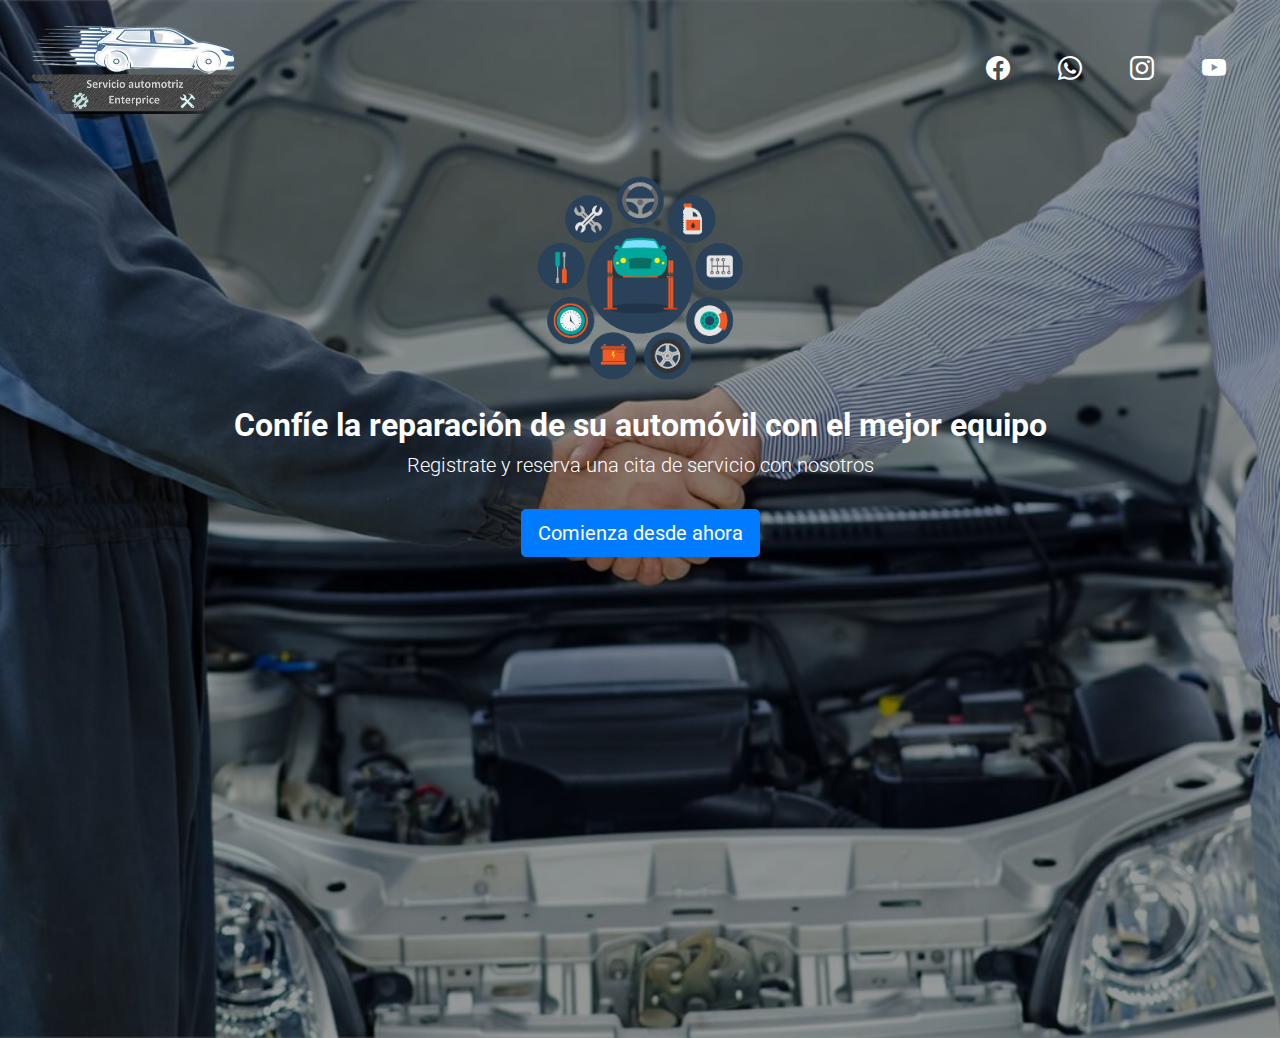
==== index.html @ 619171d1 "Commit inicial" ====
<!DOCTYPE html>

<!-- Creación de una Landing Page o página de aterrizaje para el taller de servicio automotriz con conexión a una 
     base de datos para almacenar los datos del formulario ingresados por el usuario -->

<html lang="es">
    <head>
        <title>Taller Enterprise</title>
        <meta charset="UTF-8">
        <meta http-equiv="X-UA-Compatible" content="IE=edge">
        <meta name="viewport" content="width=device-width, initial-scale=1.0">        
        <link rel="shortcut icon" type="image/x-icon" href="imagenes/iconotools.png"/>
                
        <!-- Utilizando google fonts -->
        <link href="https://fonts.googleapis.com/css2?family=Montserrat+Alternates:wght@300;400&display=swap" rel="stylesheet">        
        <link href="https://fonts.googleapis.com/css2?family=Roboto:wght@300;400;500;700&display=swap" rel="stylesheet">

        <!-- Utilizando Bootstrap 4 -->
        <link rel="stylesheet" href="https://cdn.jsdelivr.net/npm/bootstrap@4.6.2/dist/css/bootstrap.min.css">
        
        <!-- Utilizando iconos -->
        <link rel="stylesheet" href="https://cdn.jsdelivr.net/npm/bootstrap-icons@1.8.3/font/bootstrap-icons.css">
        <link rel="stylesheet" href="https://cdnjs.cloudflare.com/ajax/libs/font-awesome/6.5.1/css/all.min.css"/> 
        
        <!-- Archivos css -->
        <link href="css/index.css" rel="stylesheet" type="text/css"/>                     
    </head>
    <body>
        <main>            
            <div class="container-fluid imgFondo">
                <div class="row" style="background-color: rgba(0, 0, 0, 0.4);">                    
                    <div class="col-12 d-flex flex-row justify-content-between align-items-center py-4">
                        <div class="col-6 col-sm-6 col-md-6 col-lg-6 col-xl-6 d-flex flex-row justify-content-start">
                            <img src="imagenes/LogoTaller.png" class="img-fluid w-75" alt=""/>
                        </div>  
                        <div class="col-6 col-sm-6 col-md-6 col-lg-6 col-xl-6 d-flex flex-row justify-content-end">
                            <a href="https://www.facebook.com/" target="_blank"><i class="bi bi-facebook text-white mx-4"></i></a>                                                
                            <a href="https://web.whatsapp.com/" target="_blank"><i class="bi bi-whatsapp text-white mx-4"></i></a>
                            <a href="http://instagram.com/" target="_blank"><i class="bi bi-instagram text-white mx-4"></i></a>
                            <a href="http://www.youtube.com/" target="_blank"><i class="bi bi-youtube text-white mx-4"></i></a>
                        </div>                        
                    </div>
                </div>
                <div class="row colorFondo justify-content-center py-4">
                    <div class="text-center">
                        <img src="imagenes/imgServTaller_2.png" class="img-fluid w-50" alt=""/>
                        <h1 class="mb-0 titulo text-white font-weight-bold pb-2">Confíe la reparación de su automóvil con el mejor equipo</h1>
                        <h3 class="mb-0 subtitulo text-white pb-2">Registrate y reserva una cita de servicio con nosotros</h3>
                        <div class="pt-4">
                            <a class="btn btn-primary btn-lg" href="contacto.html" role="button">Comienza desde ahora</a>
                        </div>                             
                    </div>
                </div>
            </div>                                             
        </main>
        
        <!-- Archivos JavaScript utilizados por Bootstrap -->
        <script src="https://cdn.jsdelivr.net/npm/jquery@3.5.1/dist/jquery.slim.min.js"></script>
        <script src="https://cdn.jsdelivr.net/npm/popper.js@1.16.1/dist/umd/popper.min.js"></script>
        <script src="https://cdn.jsdelivr.net/npm/bootstrap@4.6.2/dist/js/bootstrap.min.js"></script>
    </body>
</html>
---- css/index.css ----
/*
To change this license header, choose License Headers in Project Properties.
To change this template file, choose Tools | Templates
and open the template in the editor.
*/
/* 
    Created on : 26/02/2024, 02:21:38 PM
    Author     : pcgc7
*/

body {
    font-family: "Roboto", sans-serif;
}
.imgFondo {
    background-image: url('../imagenes/imgTaller_3.jpg');    
    background-size: cover;
    background-repeat: no-repeat;
    background-position: center; 
    min-height: 100vh;
}
.colorFondo {
    background-color: rgba(0, 0, 0, 0.4); 
    min-height: 100vh;
}
.titulo {    
    font-weight: 400;
    font-style: normal;   
}
.subtitulo {    
    font-weight: 300;
    font-style: normal;
}
.titulo {
    font-size: 2.5em;
}
.subtitulo {
    font-size: 1.75em;
}
.bi-facebook, .bi-twitter, .bi-whatsapp,
.bi-instagram, .bi-youtube {    
    font-size: 1.75em;
}
.w-75 {
    width: 30%!important;
}
.w-50 {
    width: 30%!important;
}


/****************************** MEDIA QUERIES ******************************/

@media screen and (min-width: 1424px) and (max-width: 1647.98px) {    
    .titulo {
        font-size: 2.5em;
    }
    .subtitulo {
        font-size: 1.25em;
    }    
    .bi-facebook, .bi-twitter, .bi-whatsapp,
    .bi-instagram, .bi-youtube {    
        font-size: 1.5em;
    } 
    .w-75 {
        width: 30%!important;
    }
    .w-50 {
        width: 30%!important;
    }
}

@media screen and (min-width: 1200px) and (max-width: 1483.98px) {
    .titulo {
        font-size: 2em;
    }
    .subtitulo {
        font-size: 1.25em;
    }
    .bi-facebook, .bi-twitter, .bi-whatsapp,
    .bi-instagram, .bi-youtube {    
        font-size: 1.5em;
    } 
    .w-75 {
        width: 35%!important;
    }
    .w-50 {
        width: 30%!important;
    }
}

@media screen and (min-width: 992px) and (max-width: 1199.98px) {
    .titulo {
        font-size: 2em;
    }
    .subtitulo {
        font-size: 1.25em;
    }
    .bi-facebook, .bi-twitter, .bi-whatsapp,
    .bi-instagram, .bi-youtube {    
        font-size: 1.25em;
    }
    .w-75 {
        width: 40%!important;
    }
    .w-50 {
        width: 30%!important;
    }    
}

@media screen and (min-width: 768px) and (max-width: 991.98px) {
    .titulo {
        font-size: 1.75em;
    }
    .subtitulo {
        font-size: 1.25em;
    }
    .bi-facebook, .bi-twitter, .bi-whatsapp,
    .bi-instagram, .bi-youtube {    
        font-size: 1.25em;
    }
    .w-75 {
        width: 45%!important;
    }
    .w-50 {
        width: 30%!important;
    }
}

@media screen and (min-width: 576px) and (max-width: 767.98px) {
    .titulo {
        font-size: 1.5em;
    }
    .subtitulo {
        font-size: 1.25em;
    }    
    .bi-facebook, .bi-twitter, .bi-whatsapp,
    .bi-instagram, .bi-youtube {    
        font-size: 1em;
    } 
    .w-75 {
        width: 50%!important;
    }
    .w-50 {
        width: 30%!important;
    }
}

@media screen and (max-width: 575.98px) {
    .titulo {
        font-size: 1.5em;
    }
    .subtitulo {
        font-size: 1.25em;
    }    
    .bi-facebook, .bi-twitter, .bi-whatsapp,
    .bi-instagram, .bi-youtube {    
        font-size: 1em;
    }
    .w-75 {
        width: 50%!important;
    }
    .w-50 {
        width: 30%!important;
    }
}


/*.roboto-light {
  font-family: "Roboto", sans-serif;
  font-weight: 300;
  font-style: normal;
}

.roboto-regular {
  font-family: "Roboto", sans-serif;
  font-weight: 400;
  font-style: normal;
}

.roboto-medium {
  font-family: "Roboto", sans-serif;
  font-weight: 500;
  font-style: normal;
}

.roboto-bold {
  font-family: "Roboto", sans-serif;
  font-weight: 700;
  font-style: normal;
}*/
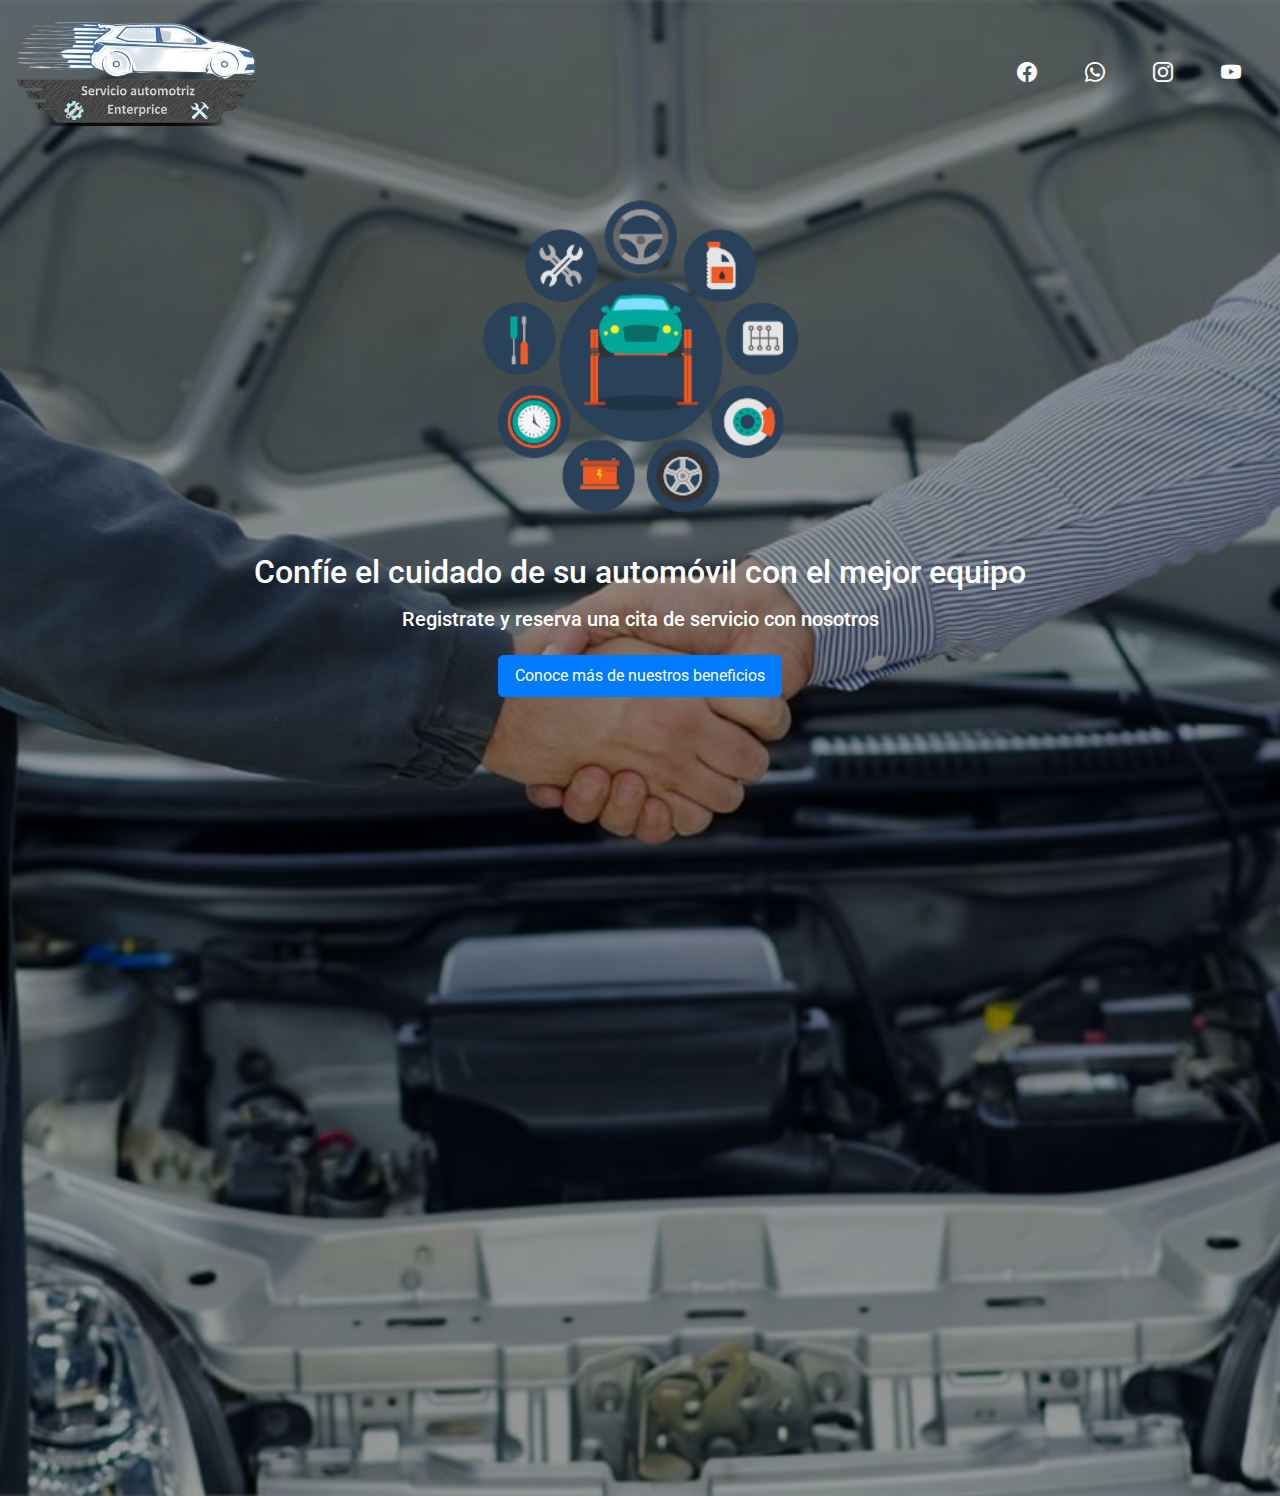
==== commit 970522a0: "Actualización sitio web" ====
--- a/index.html
+++ b/index.html
@@ -11,8 +11,7 @@
         <meta name="viewport" content="width=device-width, initial-scale=1.0">        
         <link rel="shortcut icon" type="image/x-icon" href="imagenes/iconotools.png"/>
                 
-        <!-- Utilizando google fonts -->
-        <link href="https://fonts.googleapis.com/css2?family=Montserrat+Alternates:wght@300;400&display=swap" rel="stylesheet">        
+        <!-- Utilizando google fonts -->             
         <link href="https://fonts.googleapis.com/css2?family=Roboto:wght@300;400;500;700&display=swap" rel="stylesheet">
 
         <!-- Utilizando Bootstrap 4 -->
@@ -26,32 +25,39 @@
         <link href="css/index.css" rel="stylesheet" type="text/css"/>                     
     </head>
     <body>
-        <main>            
-            <div class="container-fluid imgFondo">
-                <div class="row" style="background-color: rgba(0, 0, 0, 0.4);">                    
-                    <div class="col-12 d-flex flex-row justify-content-between align-items-center py-4">
-                        <div class="col-6 col-sm-6 col-md-6 col-lg-6 col-xl-6 d-flex flex-row justify-content-start">
-                            <img src="imagenes/LogoTaller.png" class="img-fluid w-75" alt=""/>
-                        </div>  
-                        <div class="col-6 col-sm-6 col-md-6 col-lg-6 col-xl-6 d-flex flex-row justify-content-end">
-                            <a href="https://www.facebook.com/" target="_blank"><i class="bi bi-facebook text-white mx-4"></i></a>                                                
-                            <a href="https://web.whatsapp.com/" target="_blank"><i class="bi bi-whatsapp text-white mx-4"></i></a>
-                            <a href="http://instagram.com/" target="_blank"><i class="bi bi-instagram text-white mx-4"></i></a>
-                            <a href="http://www.youtube.com/" target="_blank"><i class="bi bi-youtube text-white mx-4"></i></a>
-                        </div>                        
+        
+        <!-- Encabezado de la página -->
+        <header class="colorFondo py-4">
+            <div class="container-fluid">
+                <div class="row">
+                    <div class="col-6 col-sm-6 col-md-6 col-lg-6 col-xl-6 d-flex flex-row justify-content-start">
+                        <img src="imagenes/LogoTaller.png" class="img-fluid w-25" alt=""/>
                     </div>
+                    <div class="col-6 col-sm-6 col-md-6 col-lg-6 col-xl-6 d-flex flex-row justify-content-end align-items-center">
+                        <a href="https://www.facebook.com/" target="_blank"><i class="redes bi bi-facebook text-white mx-4"></i></a>                                                
+                        <a href="https://web.whatsapp.com/" target="_blank"><i class="redes bi bi-whatsapp text-white mx-4"></i></a>
+                        <a href="http://instagram.com/" target="_blank"><i class="redes bi bi-instagram text-white mx-4"></i></a>
+                        <a href="http://www.youtube.com/" target="_blank"><i class="redes bi bi-youtube text-white mx-4"></i></a>
+                    </div> 
                 </div>
-                <div class="row colorFondo justify-content-center py-4">
-                    <div class="text-center">
-                        <img src="imagenes/imgServTaller_2.png" class="img-fluid w-50" alt=""/>
-                        <h1 class="mb-0 titulo text-white font-weight-bold pb-2">Confíe la reparación de su automóvil con el mejor equipo</h1>
-                        <h3 class="mb-0 subtitulo text-white pb-2">Registrate y reserva una cita de servicio con nosotros</h3>
-                        <div class="pt-4">
-                            <a class="btn btn-primary btn-lg" href="contacto.html" role="button">Comienza desde ahora</a>
-                        </div>                             
-                    </div>
-                </div>
-            </div>                                             
+            </div>            
+        </header>
+                        
+        <main class="colorFondo vh-100">            
+            <div class="container-fluid py-5">
+                <div class="row justify-content-center">
+                    <div class="col-12 col-sm-12 col-md-12 col-lg-12 col-xl-12">
+                        <div class="text-center">
+                            <img src="imagenes/imgServTaller_2.png" class="img-fluid w-50" alt=""/>
+                            <h1 class="mb-0 pb-3 text-white">Confíe el cuidado de su automóvil con el mejor equipo</h1>
+                            <h3 class="mb-0 pb-4 text-white">Registrate y reserva una cita de servicio con nosotros</h3>
+                            <div>
+                                <a class="btn btn-primary btn-lg" href="contacto.html" role="button">Conoce más de nuestros beneficios</a>
+                            </div>                             
+                        </div>
+                    </div>                    
+                </div>                                
+            </div>                                                                                            
         </main>
         
         <!-- Archivos JavaScript utilizados por Bootstrap -->
--- a/css/index.css
+++ b/css/index.css
@@ -8,183 +8,125 @@
     Author     : pcgc7
 */
 
-body {
-    font-family: "Roboto", sans-serif;
-}
-.imgFondo {
-    background-image: url('../imagenes/imgTaller_3.jpg');    
-    background-size: cover;
-    background-repeat: no-repeat;
-    background-position: center; 
-    min-height: 100vh;
-}
-.colorFondo {
-    background-color: rgba(0, 0, 0, 0.4); 
-    min-height: 100vh;
-}
-.titulo {    
-    font-weight: 400;
-    font-style: normal;   
-}
-.subtitulo {    
-    font-weight: 300;
-    font-style: normal;
-}
-.titulo {
-    font-size: 2.5em;
-}
-.subtitulo {
-    font-size: 1.75em;
-}
-.bi-facebook, .bi-twitter, .bi-whatsapp,
-.bi-instagram, .bi-youtube {    
-    font-size: 1.75em;
-}
-.w-75 {
-    width: 30%!important;
-}
-.w-50 {
-    width: 30%!important;
-}
+body { font-family: "Roboto", sans-serif; background-image: url('../imagenes/imgTaller_3.jpg'); background-size: cover; background-repeat: no-repeat; background-position: center; }
+.colorFondo { background-color: rgba(0, 0, 0, 0.4); }
 
+/* Encabezado */
+.w-25 { width: 35% !important; }
+.redes { font-size: 1.5em; }
+.py-4 { padding-top: 1.5em !important; padding-bottom: 1.5em !important; }
+.vh-100 { height: 150vh !important; }
+
+/* Sección principal */
+.py-5 { padding-top: 2.5em !important; padding-bottom: 2.5em !important; }
+h1 { font-size: 2.5em; }
+h3 { font-size: 1.75em; }
+.w-50 { width: 25%!important; }
+.btn-lg { font-size: 1.25em !important; }
 
 /****************************** MEDIA QUERIES ******************************/
 
-@media screen and (min-width: 1424px) and (max-width: 1647.98px) {    
-    .titulo {
-        font-size: 2.5em;
-    }
-    .subtitulo {
-        font-size: 1.25em;
-    }    
-    .bi-facebook, .bi-twitter, .bi-whatsapp,
-    .bi-instagram, .bi-youtube {    
-        font-size: 1.5em;
-    } 
-    .w-75 {
-        width: 30%!important;
-    }
-    .w-50 {
-        width: 30%!important;
-    }
+@media screen and (min-width: 1484px) and (max-width: 1647.98px) {    
+    
+    /* Encabezado */
+    .w-25 { width: 35% !important; }
+    .redes { font-size: 1.5em; }
+    .py-4 { padding-top: 1.5em !important; padding-bottom: 1.5em !important; }
+    
+    /* Sección principal */
+    .py-5 { padding-top: 2.5em !important; padding-bottom: 2.5em !important; }
+    h1 { font-size: 2.25em; }
+    h3 { font-size: 1.5em; }
+    .w-50 { width: 25% !important; }
+    .btn-lg { font-size: 1.25em !important; }
 }
 
 @media screen and (min-width: 1200px) and (max-width: 1483.98px) {
-    .titulo {
-        font-size: 2em;
-    }
-    .subtitulo {
-        font-size: 1.25em;
-    }
-    .bi-facebook, .bi-twitter, .bi-whatsapp,
-    .bi-instagram, .bi-youtube {    
-        font-size: 1.5em;
-    } 
-    .w-75 {
-        width: 35%!important;
-    }
-    .w-50 {
-        width: 30%!important;
-    }
+        
+    /* Encabezado */
+    .w-25 { width: 40% !important; }
+    .redes { font-size: 1.25em; }
+    .py-4 { padding-top: 1.25em !important; padding-bottom: 1.25em !important; }
+    
+    /* Sección principal */
+    .py-5 { padding-top: 2em !important; padding-bottom: 2em !important; }
+    h1 { font-size: 2em; }
+    h3 { font-size: 1.25em; }
+    .w-50 { width: 30% !important; }
+    .btn-lg { font-size: 1em !important; }
 }
 
 @media screen and (min-width: 992px) and (max-width: 1199.98px) {
-    .titulo {
-        font-size: 2em;
-    }
-    .subtitulo {
-        font-size: 1.25em;
-    }
-    .bi-facebook, .bi-twitter, .bi-whatsapp,
-    .bi-instagram, .bi-youtube {    
-        font-size: 1.25em;
-    }
-    .w-75 {
-        width: 40%!important;
-    }
-    .w-50 {
-        width: 30%!important;
-    }    
+    
+    /* Encabezado */
+    .w-25 { width: 40% !important; }
+    .redes { font-size: 1.25em; }
+    .py-4 { padding-top: 1.25em !important; padding-bottom: 1.25em !important; }
+    
+    /* Sección principal */
+    .py-5 { padding-top: 2em !important; padding-bottom: 2em !important; }
+    h1 { font-size: 1.75em; }
+    h3 { font-size: 1.25em; }
+    .w-50 { width: 30% !important; }
+    .btn-lg { font-size: 1em !important; }
 }
 
 @media screen and (min-width: 768px) and (max-width: 991.98px) {
-    .titulo {
-        font-size: 1.75em;
-    }
-    .subtitulo {
-        font-size: 1.25em;
-    }
-    .bi-facebook, .bi-twitter, .bi-whatsapp,
-    .bi-instagram, .bi-youtube {    
-        font-size: 1.25em;
-    }
-    .w-75 {
-        width: 45%!important;
-    }
-    .w-50 {
-        width: 30%!important;
-    }
+    
+    /* Encabezado */
+    .w-25 { width: 50% !important; }
+    .redes { font-size: 1.25em; }
+    .py-4 { padding-top: 1.25em !important; padding-bottom: 1.25em !important; }
+    
+    /* Sección principal */
+    .py-5 { padding-top: 2em !important; padding-bottom: 2em !important; }
+    h1 { font-size: 1.5em; }
+    h3 { font-size: 1em; }
+    .w-50 { width: 35% !important; }
+    .btn-lg { font-size: 1em !important; }
 }
 
 @media screen and (min-width: 576px) and (max-width: 767.98px) {
-    .titulo {
-        font-size: 1.5em;
-    }
-    .subtitulo {
-        font-size: 1.25em;
-    }    
-    .bi-facebook, .bi-twitter, .bi-whatsapp,
-    .bi-instagram, .bi-youtube {    
-        font-size: 1em;
-    } 
-    .w-75 {
-        width: 50%!important;
-    }
-    .w-50 {
-        width: 30%!important;
-    }
+    
+    /* Encabezado */
+    .w-25 { width: 50% !important; }
+    .redes { font-size: 1em; }
+    .py-4 { padding-top: 1em !important; padding-bottom: 1em !important; }
+    
+    /* Sección principal */
+    .py-5 { padding-top: 1.5em !important; padding-bottom: 1.5em !important; }
+    h1 { font-size: 1.25em; }
+    h3 { font-size: 1em; }
+    .w-50 { width: 35% !important; }
+    .btn-lg { font-size: 0.75em !important; }
 }
 
-@media screen and (max-width: 575.98px) {
-    .titulo {
-        font-size: 1.5em;
-    }
-    .subtitulo {
-        font-size: 1.25em;
-    }    
-    .bi-facebook, .bi-twitter, .bi-whatsapp,
-    .bi-instagram, .bi-youtube {    
-        font-size: 1em;
-    }
-    .w-75 {
-        width: 50%!important;
-    }
-    .w-50 {
-        width: 30%!important;
-    }
+@media screen and (min-width: 481px) and (max-width: 575.98px) {
+    
+    /* Encabezado */
+    .w-25 { width: 50% !important; }
+    .redes { font-size: 1em; }
+    .py-4 { padding-top: 1em !important; padding-bottom: 1em !important; }
+    
+    /* Sección principal */
+    .py-5 { padding-top: 1.5em !important; padding-bottom: 1.5em !important; }
+    h1 { font-size: 1em; }
+    h3 { font-size: 0.75em; }
+    .w-50 { width: 35% !important; }
+    .btn-lg { font-size: 0.75em !important; }
 }
 
-
-/*.roboto-light {
-  font-family: "Roboto", sans-serif;
-  font-weight: 300;
-  font-style: normal;
-}
-
-.roboto-regular {
-  font-family: "Roboto", sans-serif;
-  font-weight: 400;
-  font-style: normal;
-}
-
-.roboto-medium {
-  font-family: "Roboto", sans-serif;
-  font-weight: 500;
-  font-style: normal;
-}
-
-.roboto-bold {
-  font-family: "Roboto", sans-serif;
-  font-weight: 700;
-  font-style: normal;
-}*/
+@media screen and (max-width: 480px) {
+    
+    /* Encabezado */
+    .w-25 { width: 50% !important; }
+    .redes { font-size: 1em; }
+    .py-4 { padding-top: 1em !important; padding-bottom: 0.75em !important; }
+    
+    /* Sección principal */
+    .py-5 { padding-top: 1.5em !important; padding-bottom: 1.5em !important; }
+    h1 { font-size: 1em; }
+    h3 { font-size: 0.75em; }
+    .w-50 { width: 35% !important; }
+    .btn-lg { font-size: 0.75em !important; }    
+}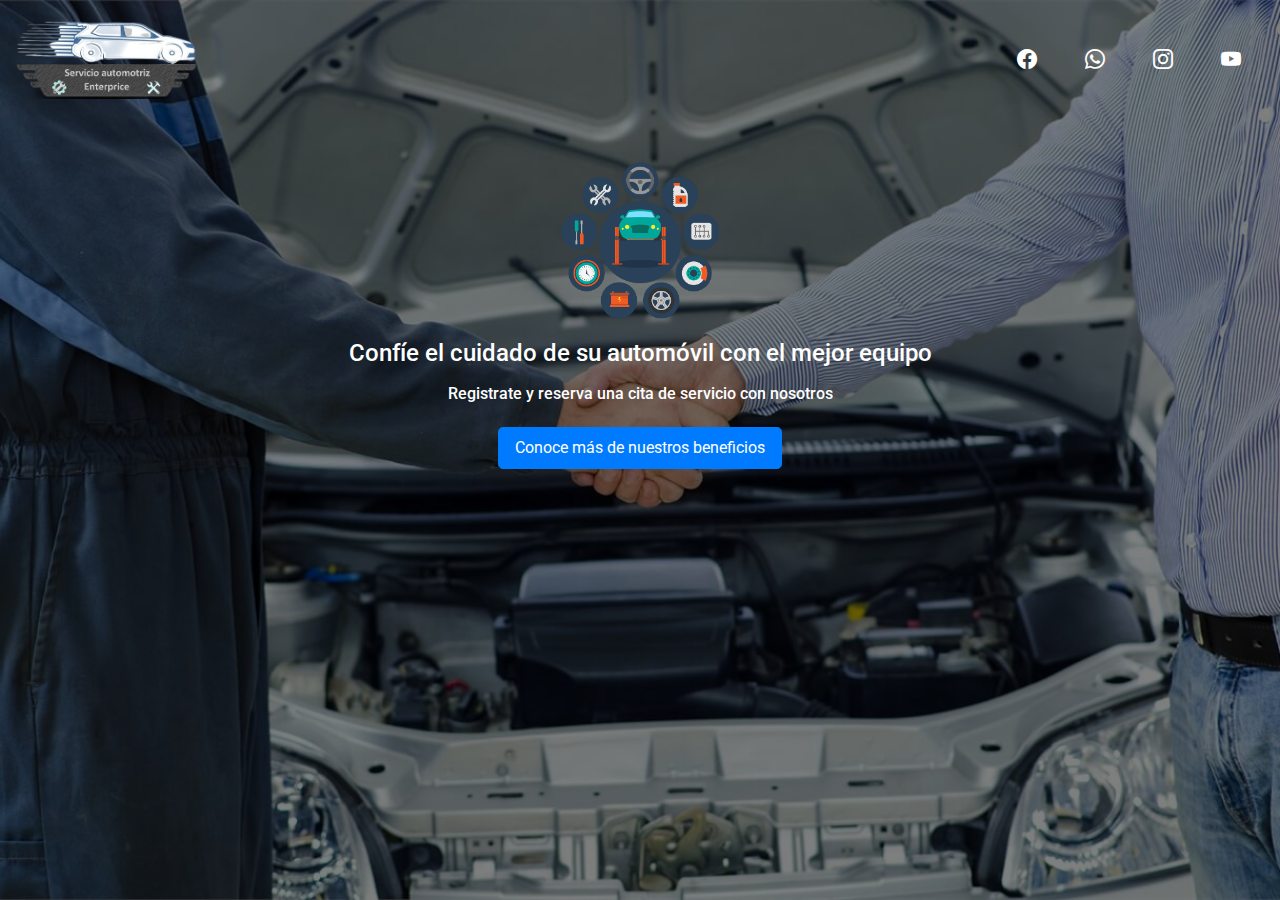
==== commit 7db4ddea: "Actualizacion archivos del proyecto" ====
--- a/index.html
+++ b/index.html
@@ -24,41 +24,47 @@
         <!-- Archivos css -->
         <link href="css/index.css" rel="stylesheet" type="text/css"/>                     
     </head>
-    <body>
+    <body class="imgFondo vh-100">
         
-        <!-- Encabezado de la página -->
-        <header class="colorFondo py-4">
-            <div class="container-fluid">
-                <div class="row">
-                    <div class="col-6 col-sm-6 col-md-6 col-lg-6 col-xl-6 d-flex flex-row justify-content-start">
-                        <img src="imagenes/LogoTaller.png" class="img-fluid w-25" alt=""/>
+        <div class="colorFondo vh-100">
+            
+            <!-- Encabezado de la página -->
+            <header>
+                <div class="py-4">
+                    <div class="container-fluid">
+                        <div class="row">
+                            <div class="col-6 col-sm-6 col-md-6 col-lg-6 col-xl-6 d-flex flex-row justify-content-start">
+                                <img src="imagenes/LogoTaller.png" class="img-fluid w-25" alt=""/>
+                            </div>
+                            <div class="col-6 col-sm-6 col-md-6 col-lg-6 col-xl-6 d-flex flex-row justify-content-end align-items-center">
+                                <a href="https://www.facebook.com/" target="_blank"><i class="redes bi bi-facebook text-white mx-4"></i></a>                                                
+                                <a href="https://web.whatsapp.com/" target="_blank"><i class="redes bi bi-whatsapp text-white mx-4"></i></a>
+                                <a href="http://instagram.com/" target="_blank"><i class="redes bi bi-instagram text-white mx-4"></i></a>
+                                <a href="http://www.youtube.com/" target="_blank"><i class="redes bi bi-youtube text-white mx-4"></i></a>
+                            </div> 
+                        </div>
                     </div>
-                    <div class="col-6 col-sm-6 col-md-6 col-lg-6 col-xl-6 d-flex flex-row justify-content-end align-items-center">
-                        <a href="https://www.facebook.com/" target="_blank"><i class="redes bi bi-facebook text-white mx-4"></i></a>                                                
-                        <a href="https://web.whatsapp.com/" target="_blank"><i class="redes bi bi-whatsapp text-white mx-4"></i></a>
-                        <a href="http://instagram.com/" target="_blank"><i class="redes bi bi-instagram text-white mx-4"></i></a>
-                        <a href="http://www.youtube.com/" target="_blank"><i class="redes bi bi-youtube text-white mx-4"></i></a>
-                    </div> 
-                </div>
-            </div>            
-        </header>
-                        
-        <main class="colorFondo vh-100">            
-            <div class="container-fluid py-5">
-                <div class="row justify-content-center">
-                    <div class="col-12 col-sm-12 col-md-12 col-lg-12 col-xl-12">
-                        <div class="text-center">
-                            <img src="imagenes/imgServTaller_2.png" class="img-fluid w-50" alt=""/>
-                            <h1 class="mb-0 pb-3 text-white">Confíe el cuidado de su automóvil con el mejor equipo</h1>
-                            <h3 class="mb-0 pb-4 text-white">Registrate y reserva una cita de servicio con nosotros</h3>
-                            <div>
-                                <a class="btn btn-primary btn-lg" href="contacto.html" role="button">Conoce más de nuestros beneficios</a>
-                            </div>                             
-                        </div>
-                    </div>                    
-                </div>                                
-            </div>                                                                                            
-        </main>
+                </div>    
+            </header>
+
+            <!-- Sección principal -->
+            <main>            
+                <div class="container-fluid py-5">
+                    <div class="row justify-content-center">
+                        <div class="col-12 col-sm-12 col-md-12 col-lg-12 col-xl-12">
+                            <div class="text-center">
+                                <img src="imagenes/imgServTaller_2.png" class="img-fluid w-50" alt=""/>
+                                <h1 class="mb-0 pb-3 text-white">Confíe el cuidado de su automóvil con el mejor equipo</h1>
+                                <h3 class="mb-0 pb-4 text-white">Registrate y reserva una cita de servicio con nosotros</h3>
+                                <div>
+                                    <a class="btn btn-primary btn-lg" href="contacto.html" role="button">Conoce más de nuestros beneficios</a>
+                                </div>                             
+                            </div>
+                        </div>                    
+                    </div>                                
+                </div>                                                                                            
+            </main>
+        </div>
         
         <!-- Archivos JavaScript utilizados por Bootstrap -->
         <script src="https://cdn.jsdelivr.net/npm/jquery@3.5.1/dist/jquery.slim.min.js"></script>
--- a/css/index.css
+++ b/css/index.css
@@ -8,20 +8,19 @@
     Author     : pcgc7
 */
 
-body { font-family: "Roboto", sans-serif; background-image: url('../imagenes/imgTaller_3.jpg'); background-size: cover; background-repeat: no-repeat; background-position: center; }
-.colorFondo { background-color: rgba(0, 0, 0, 0.4); }
+.imgFondo { font-family: "Roboto", sans-serif; background-image: url('../imagenes/imgTaller_3.jpg'); background-size: cover; background-repeat: no-repeat; background-position: center; }
+.colorFondo { background-color: rgba(0, 0, 0, 0.5); background-size: cover; }
 
 /* Encabezado */
-.w-25 { width: 35% !important; }
+.w-25 { width: 25% !important; }
 .redes { font-size: 1.5em; }
 .py-4 { padding-top: 1.5em !important; padding-bottom: 1.5em !important; }
-.vh-100 { height: 150vh !important; }
 
 /* Sección principal */
 .py-5 { padding-top: 2.5em !important; padding-bottom: 2.5em !important; }
-h1 { font-size: 2.5em; }
+h1 { font-size: 2.25em; }
 h3 { font-size: 1.75em; }
-.w-50 { width: 25%!important; }
+.w-50 { width: 15% !important; }
 .btn-lg { font-size: 1.25em !important; }
 
 /****************************** MEDIA QUERIES ******************************/
@@ -29,52 +28,22 @@
 @media screen and (min-width: 1484px) and (max-width: 1647.98px) {    
     
     /* Encabezado */
-    .w-25 { width: 35% !important; }
+    .w-25 { width: 25% !important; }
     .redes { font-size: 1.5em; }
     .py-4 { padding-top: 1.5em !important; padding-bottom: 1.5em !important; }
     
     /* Sección principal */
-    .py-5 { padding-top: 2.5em !important; padding-bottom: 2.5em !important; }
-    h1 { font-size: 2.25em; }
+    .py-5 { padding-top: 2.25em !important; padding-bottom: 2.25em !important; }
+    h1 { font-size: 2em; }
     h3 { font-size: 1.5em; }
-    .w-50 { width: 25% !important; }
+    .w-50 { width: 15% !important; }
     .btn-lg { font-size: 1.25em !important; }
 }
 
 @media screen and (min-width: 1200px) and (max-width: 1483.98px) {
         
     /* Encabezado */
-    .w-25 { width: 40% !important; }
-    .redes { font-size: 1.25em; }
-    .py-4 { padding-top: 1.25em !important; padding-bottom: 1.25em !important; }
-    
-    /* Sección principal */
-    .py-5 { padding-top: 2em !important; padding-bottom: 2em !important; }
-    h1 { font-size: 2em; }
-    h3 { font-size: 1.25em; }
-    .w-50 { width: 30% !important; }
-    .btn-lg { font-size: 1em !important; }
-}
-
-@media screen and (min-width: 992px) and (max-width: 1199.98px) {
-    
-    /* Encabezado */
-    .w-25 { width: 40% !important; }
-    .redes { font-size: 1.25em; }
-    .py-4 { padding-top: 1.25em !important; padding-bottom: 1.25em !important; }
-    
-    /* Sección principal */
-    .py-5 { padding-top: 2em !important; padding-bottom: 2em !important; }
-    h1 { font-size: 1.75em; }
-    h3 { font-size: 1.25em; }
-    .w-50 { width: 30% !important; }
-    .btn-lg { font-size: 1em !important; }
-}
-
-@media screen and (min-width: 768px) and (max-width: 991.98px) {
-    
-    /* Encabezado */
-    .w-25 { width: 50% !important; }
+    .w-25 { width: 30% !important; }
     .redes { font-size: 1.25em; }
     .py-4 { padding-top: 1.25em !important; padding-bottom: 1.25em !important; }
     
@@ -82,7 +51,37 @@
     .py-5 { padding-top: 2em !important; padding-bottom: 2em !important; }
     h1 { font-size: 1.5em; }
     h3 { font-size: 1em; }
-    .w-50 { width: 35% !important; }
+    .w-50 { width: 15% !important; }
+    .btn-lg { font-size: 1em !important; }
+}
+
+@media screen and (min-width: 992px) and (max-width: 1199.98px) {
+    
+    /* Encabezado */
+    .w-25 { width: 35% !important; }
+    .redes { font-size: 1.25em; }
+    .py-4 { padding-top: 1.25em !important; padding-bottom: 1.25em !important; }
+    
+    /* Sección principal */
+    .py-5 { padding-top: 1.75em !important; padding-bottom: 1.75em !important; }
+    h1 { font-size: 1.2em; }
+    h3 { font-size: 1em; }
+    .w-50 { width: 20% !important; }
+    .btn-lg { font-size: 1em !important; }
+}
+
+@media screen and (min-width: 768px) and (max-width: 991.98px) {
+    
+    /* Encabezado */
+    .w-25 { width: 45% !important; }
+    .redes { font-size: 1.25em; }
+    .py-4 { padding-top: 1.25em !important; padding-bottom: 1.25em !important; }
+    
+    /* Sección principal */
+    .py-5 { padding-top: 1.5em !important; padding-bottom: 1.5em !important; }
+    h1 { font-size: 1.5em; }
+    h3 { font-size: 1em; }
+    .w-50 { width: 25% !important; }
     .btn-lg { font-size: 1em !important; }
 }
 
@@ -94,10 +93,10 @@
     .py-4 { padding-top: 1em !important; padding-bottom: 1em !important; }
     
     /* Sección principal */
-    .py-5 { padding-top: 1.5em !important; padding-bottom: 1.5em !important; }
+    .py-5 { padding-top: 1.25em !important; padding-bottom: 1.25em !important; }
     h1 { font-size: 1.25em; }
     h3 { font-size: 1em; }
-    .w-50 { width: 35% !important; }
+    .w-50 { width: 30% !important; }
     .btn-lg { font-size: 0.75em !important; }
 }
 
@@ -109,7 +108,7 @@
     .py-4 { padding-top: 1em !important; padding-bottom: 1em !important; }
     
     /* Sección principal */
-    .py-5 { padding-top: 1.5em !important; padding-bottom: 1.5em !important; }
+    .py-5 { padding-top: 1em !important; padding-bottom: 1em !important; }
     h1 { font-size: 1em; }
     h3 { font-size: 0.75em; }
     .w-50 { width: 35% !important; }
@@ -124,9 +123,9 @@
     .py-4 { padding-top: 1em !important; padding-bottom: 0.75em !important; }
     
     /* Sección principal */
-    .py-5 { padding-top: 1.5em !important; padding-bottom: 1.5em !important; }
+    .py-5 { padding-top: 0.75em !important; padding-bottom: 0.75em !important; }
     h1 { font-size: 1em; }
     h3 { font-size: 0.75em; }
-    .w-50 { width: 35% !important; }
-    .btn-lg { font-size: 0.75em !important; }    
+    .w-50 { width: 40% !important; }
+    .btn-lg { font-size: 0.75em !important; }
 }